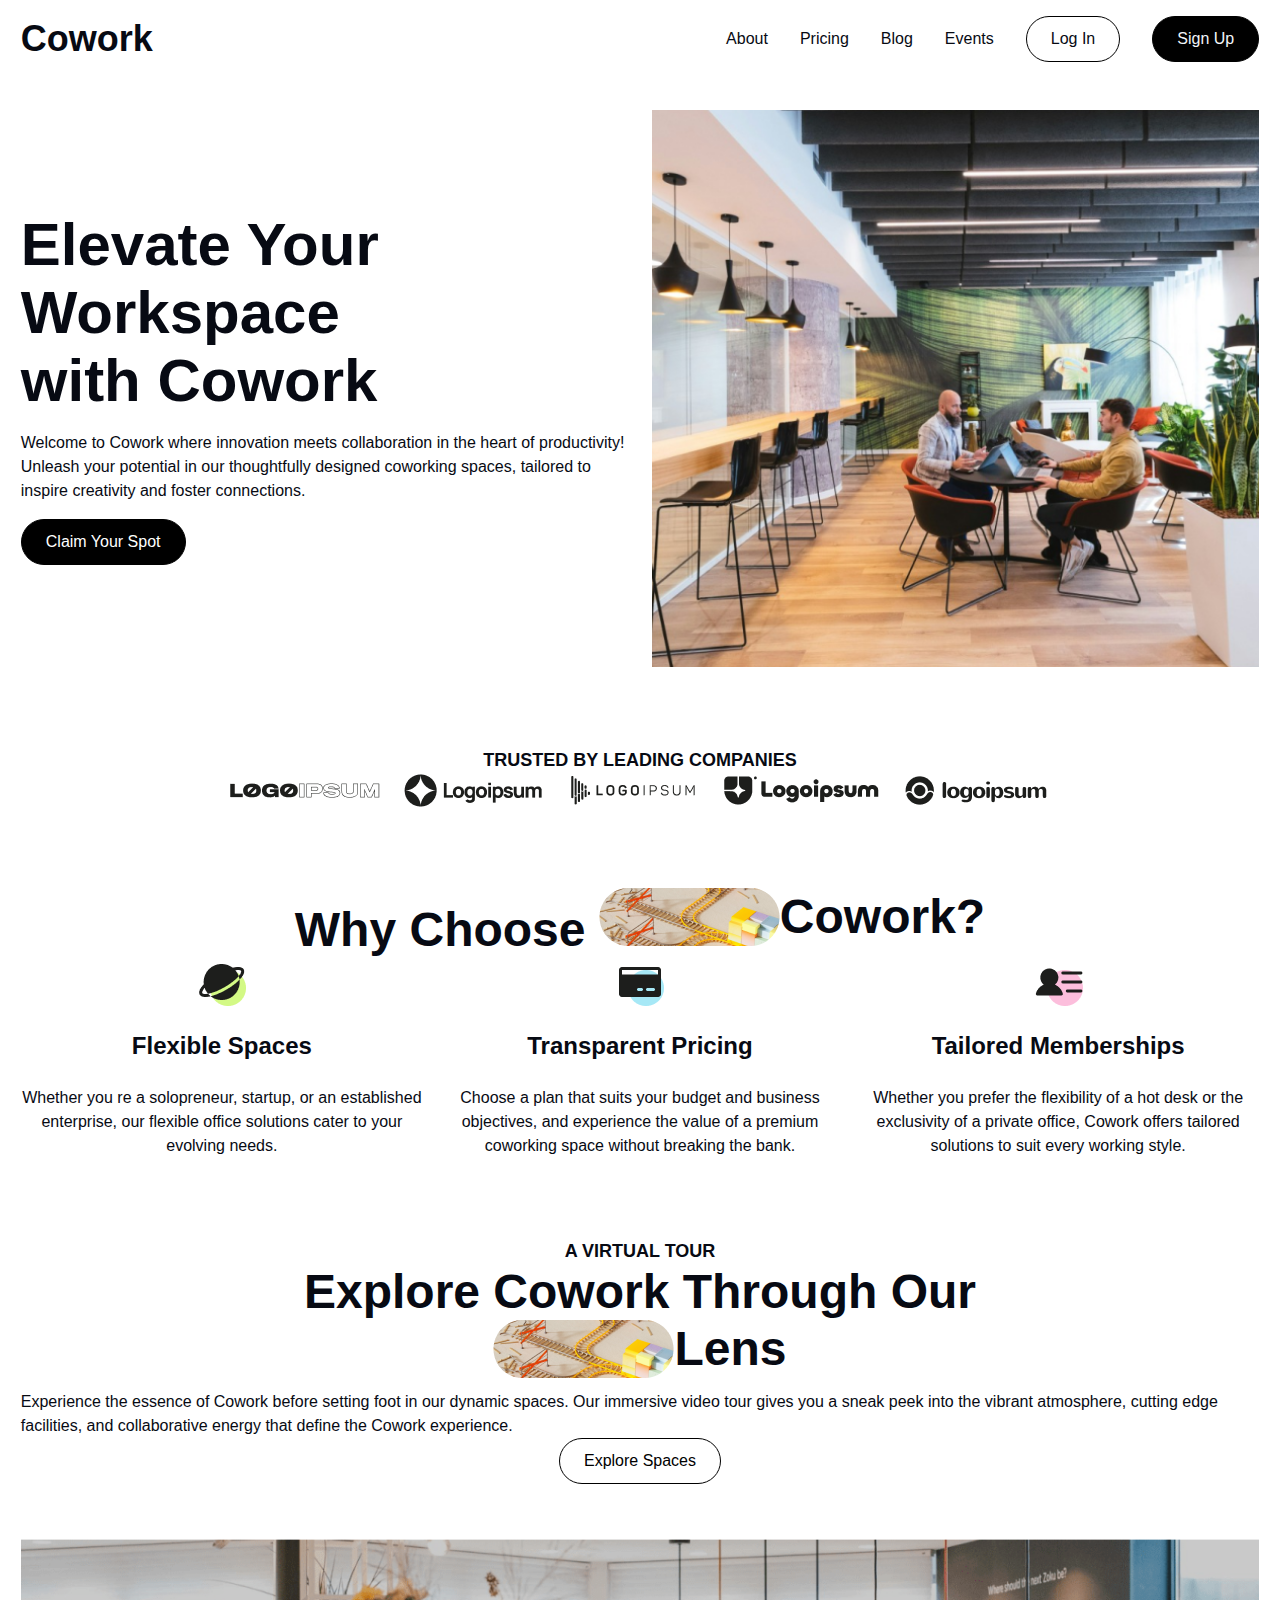
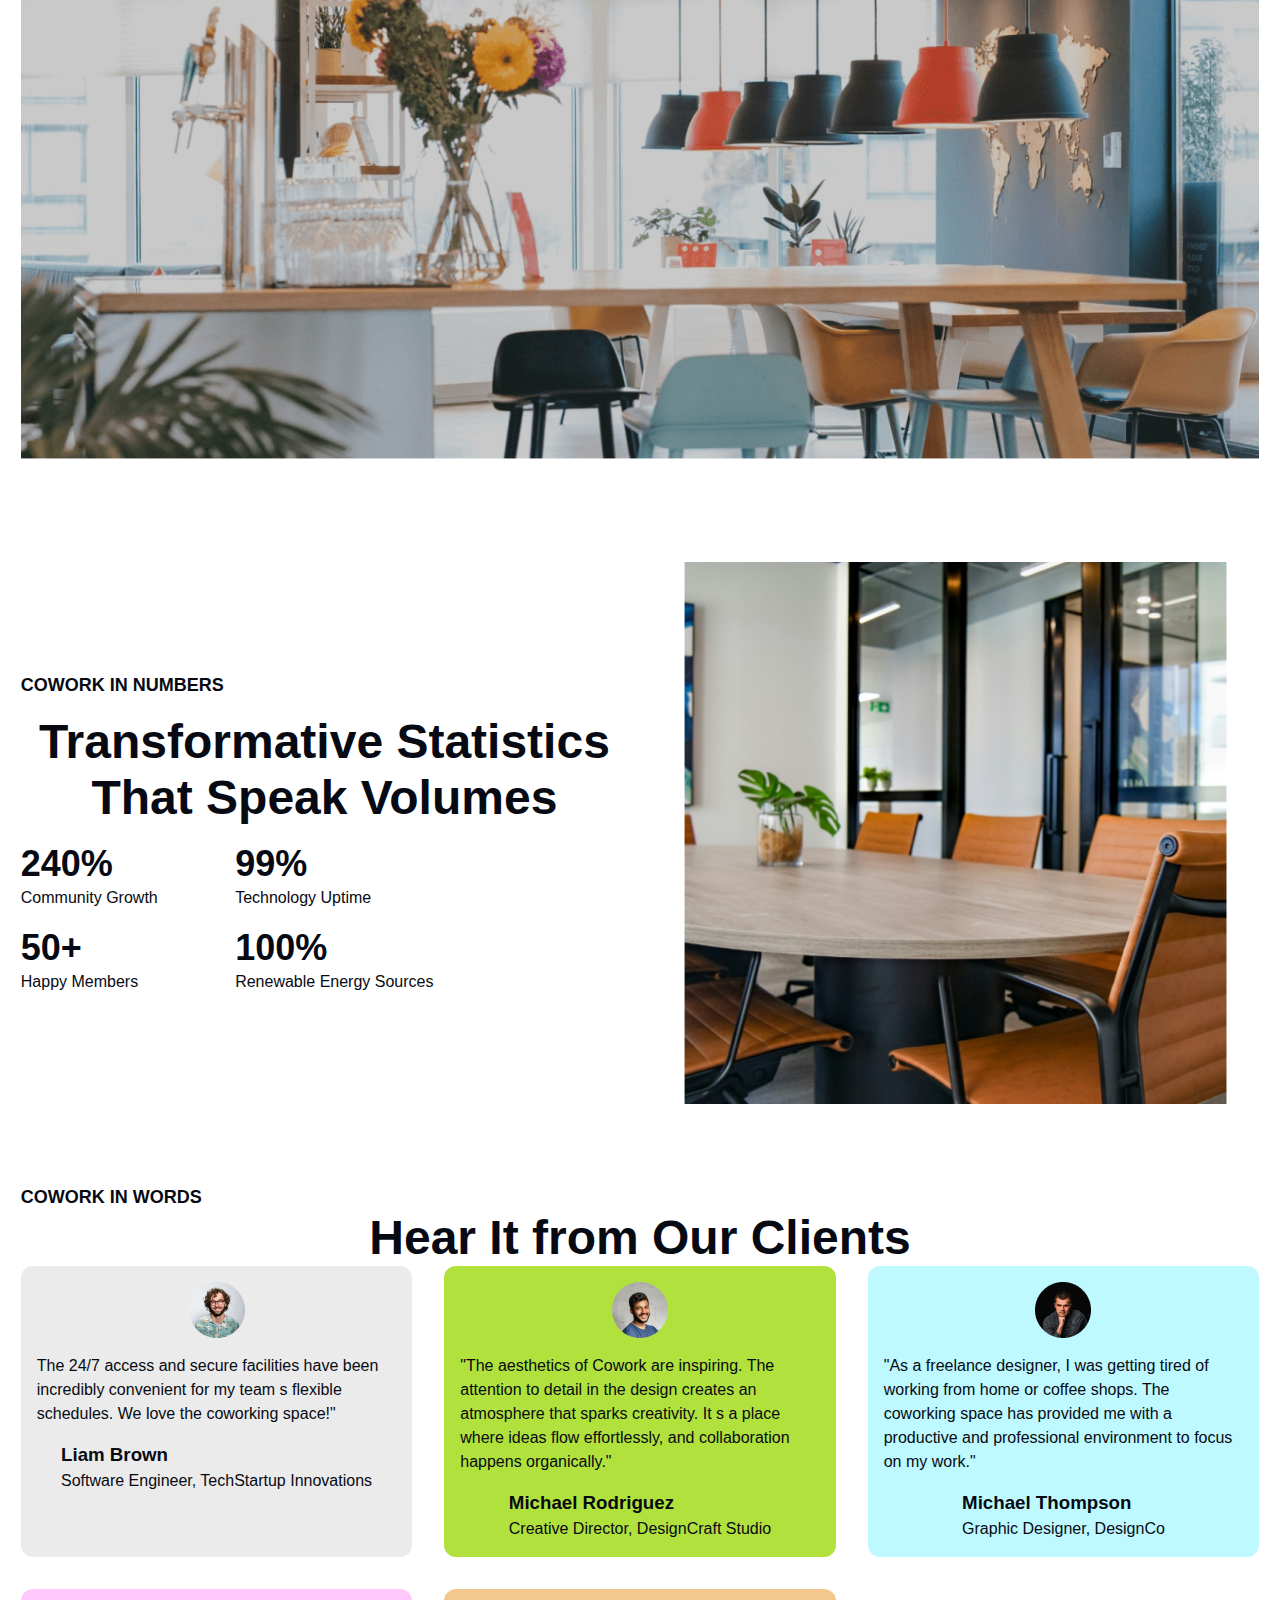
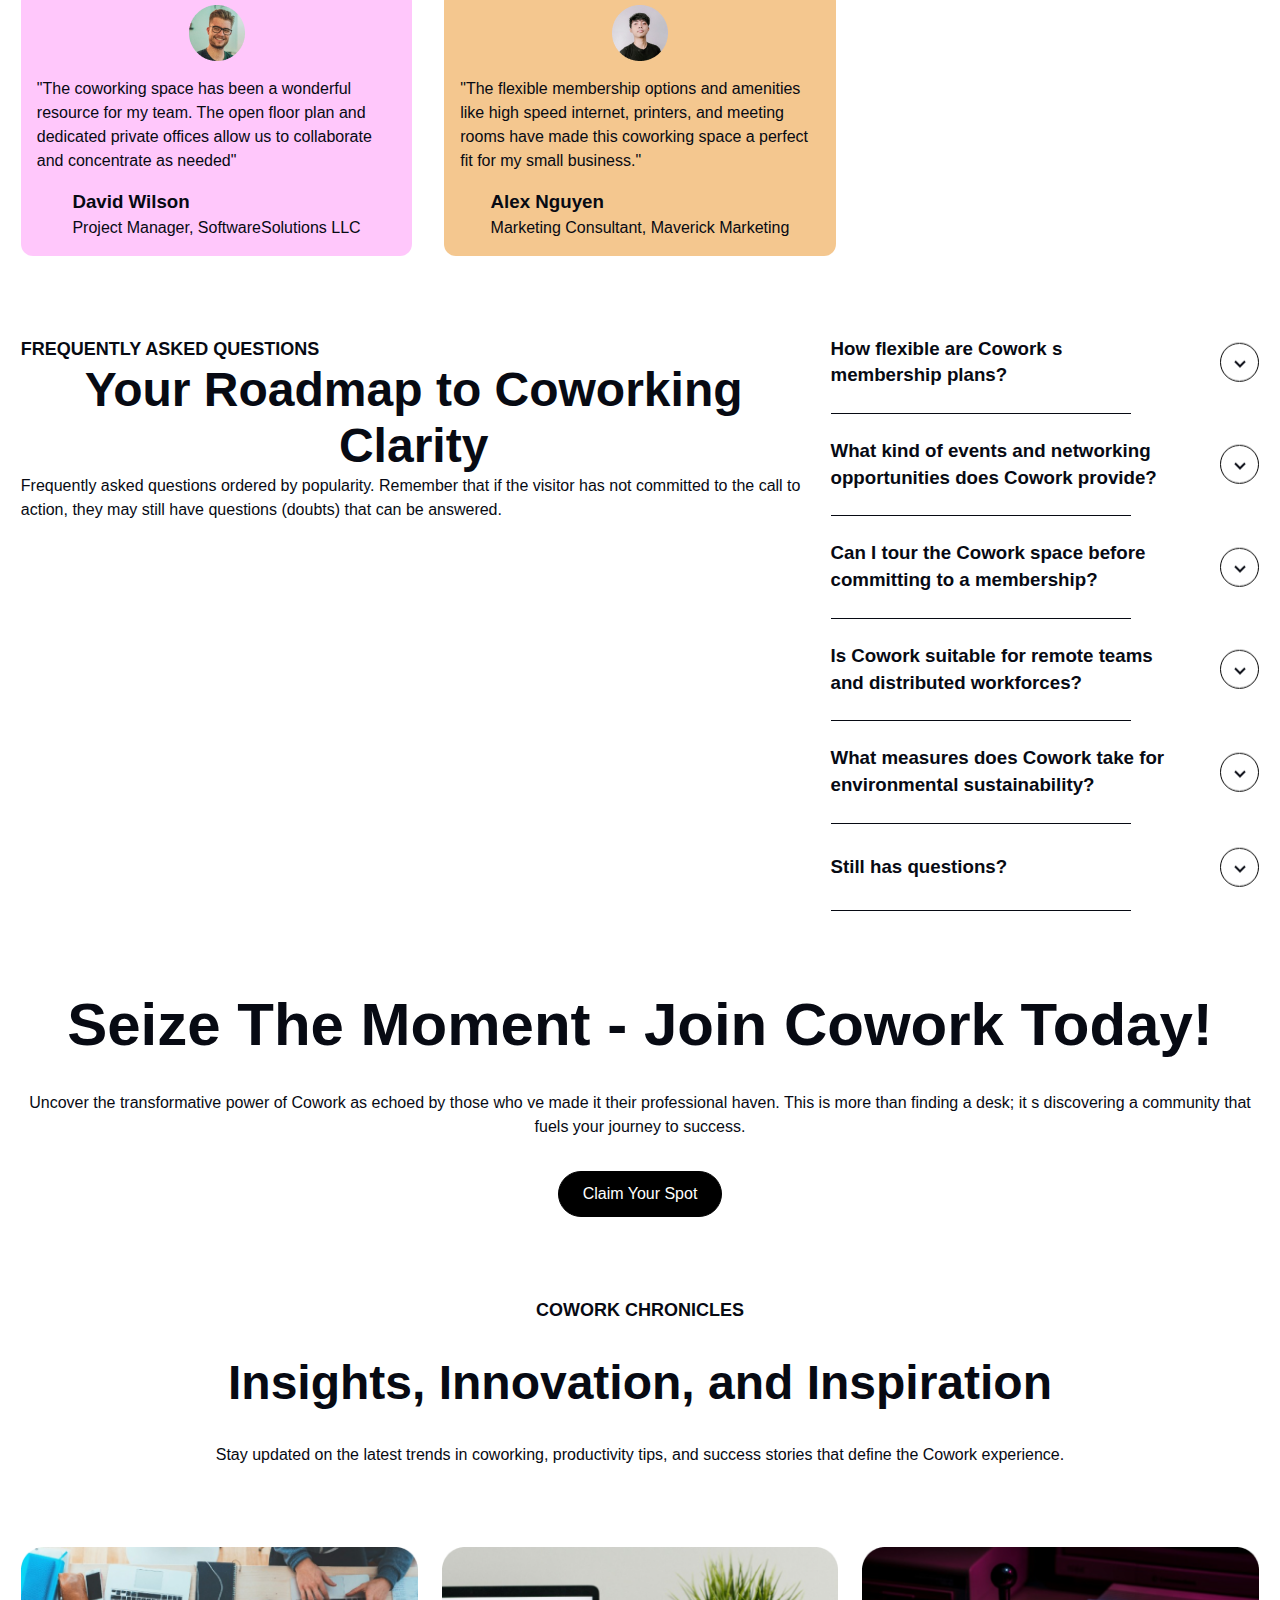
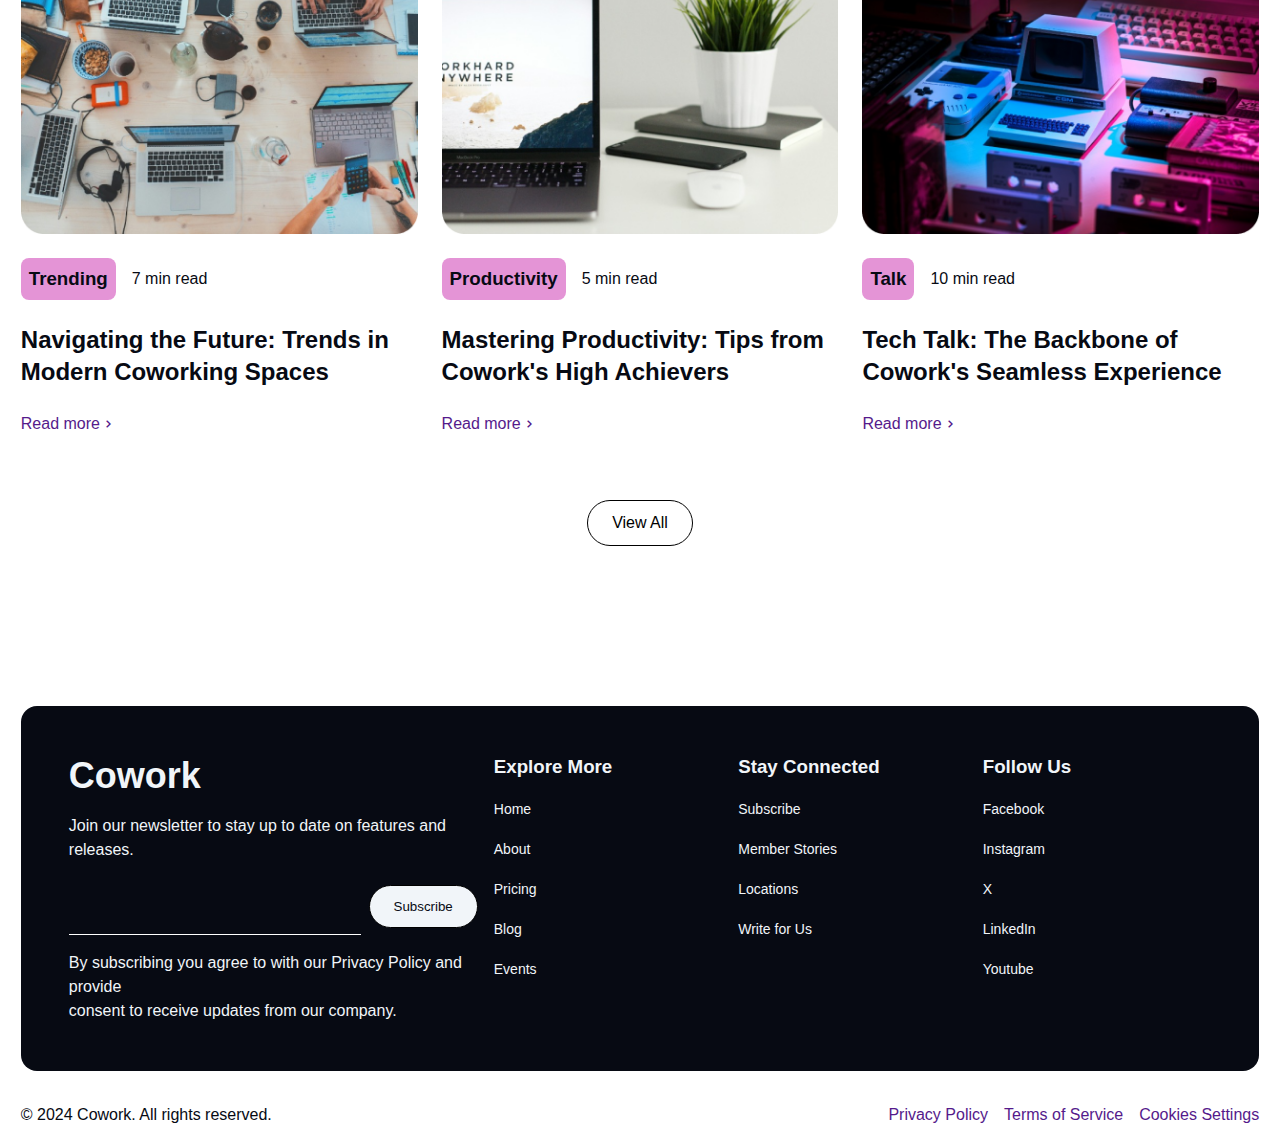
==== Corkwork company/index.html @ efcfe5b8 "Add files via upload" ====
<!DOCTYPE html>
<html lang="en">
<head>
    <meta charset="UTF-8">
    <meta name="viewport" content="width=device-width, initial-scale=1.0">
    <title>CorkWork Company</title>
    <link rel="stylesheet" href=css/main.css>
    <link rel="stylesheet" href=css/style.css>
    <link href="https://api.fontshare.com/v2/css?f[]=general-sans@300,400,600,700&display=swap" rel="stylesheet">
    <link href='https://unpkg.com/boxicons@2.1.4/css/boxicons.min.css' rel='stylesheet'>
</head>
<body>
    <header>
        <div class="container header_container">
            <nav class="nav__bar">
                <a class="logo_link" href="" >
                    <h2 class="logo">Cowork</h2>
                </a>

                <ul class="nav__menu">
                    <li><a href="#" class="nav__links">About</a></li>
                    <li><a href="#" class="nav__links">Pricing</a></li>
                    <li><a href="#" class="nav__links">Blog</a></li>
                    <li><a href="#" class="nav__links">Events</a></li>
                    <li><a href="#" class="nav__links btn__line">Log In</a></li>
                    <li><a href="#" class="nav__links btn_top btn">Sign Up</a></li>
                </ul>

                <div class="mobile__menu">
                    <i class='bx bx-menu menu-icons open_icon'></i>
                </div>

                <div class="close_menu">
                    <i class='bx bx-x menu-icons'></i>
                </div>
            </nav>
        </div>
    </header>

    <div class="mobile_nav">
        <!-- <div class="mobile_nav_top">
            <a href="" >
                <h2 class="logo">Cowork</h2>
            </a>
    
            <div class="mobile__close">
                <i class='bx bx-menu' ></i>
            </div>
        </div> -->

       
        <ul class="nav__menu_mobile">
            <li><a href="#" class="nav__links">About</a></li>
            <li><a href="#" class="nav__links">Pricing</a></li>
            <li><a href="#" class="nav__links">Blog</a></li>
            <li><a href="#" class="nav__links">Events</a></li>
        </ul>

        <div class="mobile_menu_btn">
            <a href="#" class="nav__links btn__line">Log In</a>
            <a href="#" class="nav__links btn">Sign Up</a>
        </div>
    
    </div>

    <main>
        <section class="section hero">
            <div class="container hero__container">
                <div class="hero__content">
                    <h1 class="section__text_big">Elevate Your Workspace <br> with Cowork</h1>
                    <p class="paragraph">Welcome to Cowork where innovation meets collaboration in the heart of productivity! Unleash your potential in our thoughtfully designed coworking spaces, tailored to inspire creativity and foster connections.</p>
                    <a href="" class="btn">Claim Your Spot</a>
                </div>
                <div class="hero__img_wrapper">
                    <img class="img__full" src="img/hero-img.png" alt="hero-img">
                </div>
            </div>
        </section>

        <section class="section trusted">
            <div class="container trusted__container">
                <h1 class="section__lead">Trusted by Leading Companies</h1>
                <div class="trusted__images_container">
                    <div class="trusted__img_wrapper">
                        <img src="img/trusted 1.png" alt="">
                    </div>
                    <div class="trusted__img_wrapper">
                        <img src="img/trusted 2.png" alt="">
                    </div>
                    <div class="trusted__img_wrapper">
                        <img src="img/trusted 3.png" alt="">
                    </div>
                    <div class="trusted__img_wrapper">
                        <img src="img/trusted 4.png" alt="">
                    </div>
                    <div class="trusted__img_wrapper">
                        <img src="img/trusted 5.png" alt="">
                    </div>
                </div>
            </div>
        </section>

        <section class="section choose">
            <div class="container choose__container">
                <h2 class="section__text_small">
                    Why Choose <span><img src="img/Rectangle 1.png" alt="">Cowork?</span>
                </h2>

                <div class="choose__card_wrapper">
                    <div class="choose__card">
                        <div class="choose__img_wrapper">
                            <img src="img/space.png" alt="">
                        </div>
                        <h2 class="choose__card_head-text">
                            Flexible Spaces
                        </h2>
                        <p class="choose__card_paragraph paragraph">
                            Whether you re a solopreneur, startup, or an established enterprise, our flexible office solutions cater to your evolving needs.
                        </p>
                    </div>
                    <div class="choose__card">
                        <div class="choose__img_wrapper">
                            <img src="img/pricing.png" alt="">
                        </div>
                        <h2 class="choose__card_head-text">
                            Transparent Pricing
                        </h2>
                        <p class="choose__card_paragraph paragraph">
                            Choose a plan that suits your budget and business objectives, and experience the value of a premium coworking space without breaking the bank.
                        </p>
                    </div>
                    <div class="choose__card">
                        <div class="choose__img_wrapper">
                            <img src="img/membership.png" alt="">
                        </div>
                        <h2 class="choose__card_head-text">
                            Tailored Memberships
                        </h2>
                        <p class="choose__card_paragraph paragraph">
                            Whether you prefer the flexibility of a hot desk or the exclusivity of a private office, Cowork offers tailored solutions to suit every working style.
                        </p>
                    </div>
                </div>
            </div>
        </section>

        <section class="section virtual">
            <div class="container virtual__container">
                <h1 class="section__lead">A Virtual Tour</h1>
                <h2 class="section__text_small">
                    Explore Cowork Through Our <br> <span><img src="img/Rectangle 1.png" alt="">Lens</span>
                </h2>
                <p class="paragraph">
                    Experience the essence of Cowork before setting foot in our dynamic spaces. Our immersive video tour gives you a sneak peek into the vibrant atmosphere, cutting edge facilities, and collaborative energy that define the Cowork experience.
                </p>
                <a href="#" class="btn__line">Explore Spaces</a>
                <div class="virtual__video_wrapper">
                    <img src="img/virtual.png" alt="">
                </div>
            </div>
        </section>

        <section class="section cowork">
            <div class="container cowork__container">
                <div class="hero__content">
                    <h1 class="section__lead">Cowork in Numbers</h1>
                    <h2 class="section__text_small">Transformative Statistics That Speak Volumes</h2>
                    <div class="cowork__count_wrapper">
                        <div class="cowork__count">
                            <h2 class="cowork__count_head">240%</h2>
                            <p class="cowork__count_sub-head">
                                Community Growth
                            </p>
                        </div>
                        <div class="cowork__count">
                            <h2 class="cowork__count_head">99%</h2>
                            <p class="cowork__count_sub-head">
                                Technology Uptime
                            </p>
                        </div>
                        <div class="cowork__count">
                            <h2 class="cowork__count_head">50+</h2>
                            <p class="cowork__count_sub-head">
                                Happy Members
                            </p>
                        </div>
                        <div class="cowork__count">
                            <h2 class="cowork__count_head">100%</h2>
                            <p class="cowork__count_sub-head">
                                Renewable Energy Sources
                            </p>
                        </div>
                    </div>
                </div>
                <div class="cowork__img_wrapper">
                    <img class="img__full" src="img/statictis-img.png" alt="hero-img">
                </div>
            </div>
        </section>

        <section class="section testimony">
            <div class="container testimony__container">
                <h1 class="section__lead">Cowork in Words</h1>
                <h2 class="section__text_small">Hear It from Our Clients</h2>

                <div class="testimonial__wrapper">
                    <div class="testimonial__card">
                        <div class="choose__img_wrapper">
                            <img src="img/Avatar Image (2).png" alt="">
                        </div>
                        <p class="testimonail__card_paragraph paragraph">
                            The 24/7 access and secure facilities have been incredibly convenient for my team s flexible schedules. We love the coworking space!"
                        </p>
                        <div class="testimonial__client_details">
                            <h3 class="client__name">Liam Brown</h3>
                            <p class="client__title"> Software Engineer, TechStartup Innovations</p>
                        </div>
                    </div>
                    <div class="testimonial__card">
                        <div class="choose__img_wrapper">
                            <img src="img/Avatar Image (4).png" alt="">
                        </div>
                        <p class="testimonail__card_paragraph paragraph">
                            "The aesthetics of Cowork are inspiring. The attention to detail in the design creates an atmosphere that sparks creativity. It s a place where ideas flow effortlessly, and collaboration happens organically."
                        </p>
                        <div class="testimonial__client_details">
                            <h3 class="client__name">Michael Rodriguez</h3>
                            <p class="client__title"> Creative Director, DesignCraft Studio</p>
                        </div>
                    </div>
                    <div class="testimonial__card">
                        <div class="choose__img_wrapper">
                            <img src="img/Avatar Image (3).png" alt="">
                        </div>
                        <p class="testimonail__card_paragraph paragraph">
                            "As a freelance designer, I was getting tired of 
                            working from home or coffee shops. The 
                            coworking space has provided me with a 
                            productive and professional environment to 
                            focus on my work."
                        </p>
                        <div class="testimonial__client_details">
                            <h3 class="client__name">Michael Thompson</h3>
                            <p class="client__title">Graphic Designer, DesignCo</p>
                        </div>
                    </div>
                    <div class="testimonial__card">
                        <div class="choose__img_wrapper">
                            <img src="img/Avatar Image.png" alt="">
                        </div>
                        <p class="testimonail__card_paragraph paragraph">
                            "The coworking space has been a wonderful 
                            resource for my team. The open floor plan and 
                            dedicated private offices allow us to 
                            collaborate and concentrate as needed"
                        </p>
                        <div class="testimonial__client_details">
                            <h3 class="client__name">David Wilson</h3>
                            <p class="client__title">Project Manager, SoftwareSolutions LLC</p>
                        </div>
                    </div>
                    <div class="testimonial__card">
                        <div class="choose__img_wrapper">
                            <img src="img/Avatar Image (1).png" alt="">
                        </div>
                        <p class="testimonail__card_paragraph paragraph">
                            "The flexible membership options and 
                            amenities like high speed internet, printers, 
                            and meeting rooms have made this coworking 
                            space a perfect fit for my small business."
                        </p>
                        <div class="testimonial__client_details">
                            <h3 class="client__name">Alex Nguyen</h3>
                            <p class="client__title">Marketing Consultant, Maverick Marketing</p>
                        </div>
                    </div>
                </div>
            </div>
        </section>

        <section class="section f_and_q">
            <div class="container f_and_q_container">

                <div class="f_q_section_wrap">
                    <div class="f_and_q_lead">
                        <h1 class="section__lead">Frequently Asked Questions</h1>
                        <h2 class="section__text_small">Your Roadmap to Coworking Clarity</h2>
                        <p class="paragraph">Frequently asked questions ordered by popularity. Remember 
                        that if the visitor has not committed to the call to action, they may still have questions (doubts) that can be answered.</p>
                    </div>
    
                    <div class="accordion__wrapper">
                        <div class="accordion">
                            <div class="accordion__head">
                                <h3 class="accordion__head_text">How flexible are Cowork s membership plans?</h3>
                                <div class="accordion__head_arrow"><i class='bx bx-chevron-up' ></i></div>
                            </div>
                            <div class="accordion__body">
                                <p class="paragraph">
                                    Frequently asked questions ordered by popularity. Remember that if the visitor has not committed to the call to action, they may still have questions (doubts) that can be answered.
                                </p>
                            </div>
                        </div>
                        <hr class="accordion__divider">
                        <div class="accordion">
                            <div class="accordion__head">
                                <h3 class="accordion__head_text">What kind of events and networking opportunities does Cowork provide?</h3>
                                <div class="accordion__head_arrow"><i class='bx bx-chevron-up' ></i></div>
                            </div>
                            <div class="accordion__body">
                                <p class="paragraph">
                                    Frequently asked questions ordered by popularity. Remember that if the visitor has not committed to the call to action, they may still have questions (doubts) that can be answered.
                                </p>
                            </div>
                        </div>
                        <hr class="accordion__divider">
                        <div class="accordion">
                            <div class="accordion__head">
                                <h3 class="accordion__head_text">Can I tour the Cowork space before committing to a membership?</h3>
                                <div class="accordion__head_arrow"><i class='bx bx-chevron-up' ></i></div>
                            </div>
                            <div class="accordion__body">
                                <p class="paragraph">
                                    Frequently asked questions ordered by popularity. Remember that if the visitor has not committed to the call to action, they may still have questions (doubts) that can be answered.
                                </p>
                            </div>
                        </div>
                        <hr class="accordion__divider">
                        <div class="accordion">
                            <div class="accordion__head">
                                <h3 class="accordion__head_text">Is Cowork suitable for remote teams and distributed workforces?</h3>
                                <div class="accordion__head_arrow"><i class='bx bx-chevron-up' ></i></div>
                            </div>
                            <div class="accordion__body">
                                <p class="paragraph">
                                    Frequently asked questions ordered by popularity. Remember that if the visitor has not committed to the call to action, they may still have questions (doubts) that can be answered.
                                </p>
                            </div>
                        </div>
                        <hr class="accordion__divider">
                        <div class="accordion">
                            <div class="accordion__head">
                                <h3 class="accordion__head_text">What measures does Cowork take for environmental sustainability?</h3>
                                <div class="accordion__head_arrow"><i class='bx bx-chevron-up' ></i></div>
                            </div>
                            <div class="accordion__body">
                                <p class="paragraph">
                                    Frequently asked questions ordered by popularity. Remember that if the visitor has not committed to the call to action, they may still have questions (doubts) that can be answered.
                                </p>
                            </div>
                        </div>
                        <hr class="accordion__divider">
                        <div class="accordion">
                            <div class="accordion__head">
                                <h3 class="accordion__head_text">Still has questions?</h3>
                                <div class="accordion__head_arrow"><i class='bx bx-chevron-up' ></i></div>
                            </div>
                            <div class="accordion__body">
                                <p class="paragraph">
                                    Frequently asked questions ordered by popularity. Remember that if the visitor has not committed to the call to action, they may still have questions (doubts) that can be answered.
                                </p>
                            </div>
                        </div>
                        <hr class="accordion__divider">
                    </div>
                </div>
            </div>
        </section>

        <section class="section claim__spot">
            <div class="container claim__spot_container">
                <h1 class="section__text_big">Seize The Moment - Join Cowork Today!</h1>
                <p class="paragraph">Uncover the transformative power of Cowork as echoed by those who ve made it their professional haven. This is more than finding a desk; it s discovering a community that fuels your journey to success.</p>
                <a href="#" class="btn">Claim Your Spot</a>
            </div>
        </section>

        <section class="section chronicles">
            <div class="container chronicles__container">
                <h1 class="section__lead">Cowork Chronicles</h1>
                <h2 class="section__text_small">Insights, Innovation, and Inspiration</h2>
                <p class="paragraph">Stay updated on the latest trends in coworking, productivity tips, and success stories that define the Cowork experience.</p>
            </div>
        </section>

        <section class="section news">
            <div class="container news__container">
                <div class="news__card_wrapper">
                    <div class="news__card">
                        <div class="news_img_wrapper"><img src="img/news img-1.png" class="img__full" alt=""></div>
                        <div class="news_detials">
                            <div class="news_detials_head">
                                <h3 class="news_card_category">Trending</h3>
                                <p class="news_card_read_time paragragh">7 min read</p>
                            </div>
                            <h2 class="news__header">Navigating the Future: Trends in Modern Coworking Spaces</h2>
                            <a href="" class="news__card_read_more">
                                <p>Read more</p>
                                <i class='bx bx-chevron-right'></i>
                            </a>
                        </div>
                    </div>
                    <div class="news__card">
                        <div class="news_img_wrapper"><img src="img/news img-2.png" class="img__full" alt=""></div>
                        <div class="news_detials">
                            <div class="news_detials_head">
                                <h3 class="news_card_category">Productivity</h3>
                                <p class="news_card_read_time paragragh">5 min read</p>
                            </div>
                            <h2 class="news__header">Mastering Productivity: Tips from Cowork's High Achievers</h2>
                            <a href="" class="news__card_read_more">
                                <p>Read more</p>
                                <i class='bx bx-chevron-right'></i>
                            </a>
                        </div>
                    </div>
                    <div class="news__card">
                        <div class="news_img_wrapper"><img src="img/news img-3.png" class="img__full" alt=""></div>
                        <div class="news_detials">
                            <div class="news_detials_head">
                                <h3 class="news_card_category">Talk</h3>
                                <p class="news_card_read_time paragragh">10 min read</p>
                            </div>
                            <h2 class="news__header">Tech Talk: The Backbone of Cowork's Seamless Experience</h2>
                            <a href="" class="news__card_read_more">
                                <p>Read more</p>
                                <i class='bx bx-chevron-right'></i>
                            </a>
                        </div>
                    </div>
                </div>

                <div class="news__view_all"><a href="" class="btn__line">View All</a></div>
            </div>
        </section>
    </main>

    <footer class="footer">
        <div class="container footer__container">
            <div class="footer__items">
                <div class="footer_menu">
                    <a href="" >
                        <h2 class="logo footer__logo">Cowork</h2>
                    </a>
                    <p class="paragraph">Join our newsletter to stay up to date on features and releases.</p>
                    <form action="">
                        <div class="form_wrap">
                            <div class="form-control">
                                <input type="text">
                            </div>
                            <button class="subcribe_btn">Subscribe</button>
                        </div>
                    </form>

                    <p class="paragragh">By subscribing you agree to with our Privacy Policy and provide<br> consent to receive updates from our company.</p>
                </div>
                <div class="footer_menu">
                    <h3 class="footer_links_head">Explore More</h3>
                    <ul class="footer__links_wrapper">
                        <li><a href="" class="footer__links">Home</a></li>
                        <li><a href="" class="footer__links">About</a></li>
                        <li><a href="" class="footer__links">Pricing</a></li>
                        <li><a href="" class="footer__links">Blog</a></li>
                        <li><a href="" class="footer__links">Events</a></li>
                    </ul>
                </div>
    
                <div class="footer_menu">
                    <h3 class="footer_links_head">Stay Connected</h3>
                    <ul class="footer__links_wrapper">
                        <li><a href="" class="footer__links">Subscribe</a></li>
                        <li><a href="" class="footer__links">Member Stories</a></li>
                        <li><a href="" class="footer__links">Locations</a></li>
                        <li><a href="" class="footer__links">Write for Us</a></li>
                    </ul>
                </div>
    
                <div class="footer_menu">
                    <h3 class="footer_links_head">Follow Us</h3>
                    <ul class="footer__links_wrapper">
                        <li><a href="" class="footer__links">Facebook</a></li>
                        <li><a href="" class="footer__links">Instagram</a></li>
                        <li><a href="" class="footer__links">X</a></li>
                        <li><a href="" class="footer__links">LinkedIn</a></li>
                        <li><a href="" class="footer__links">Youtube</a></li>
                    </ul>
                </div>
            </div>
        </div>
    </footer>
    <div class="copyright">
        <div class="container copyright__container">
            <p class="paragragh">© 2024 Cowork. All rights reserved.</p>
            <ul class="copyright_right">
                <li><a href="">Privacy Policy</a></li>
                <li><a href="">Terms of Service</a></li>
                <li><a href="">Cookies Settings</a></li>
            </ul>
        </div>
    </div>

    <script src="js/main.js"></script>
</body>
</html>
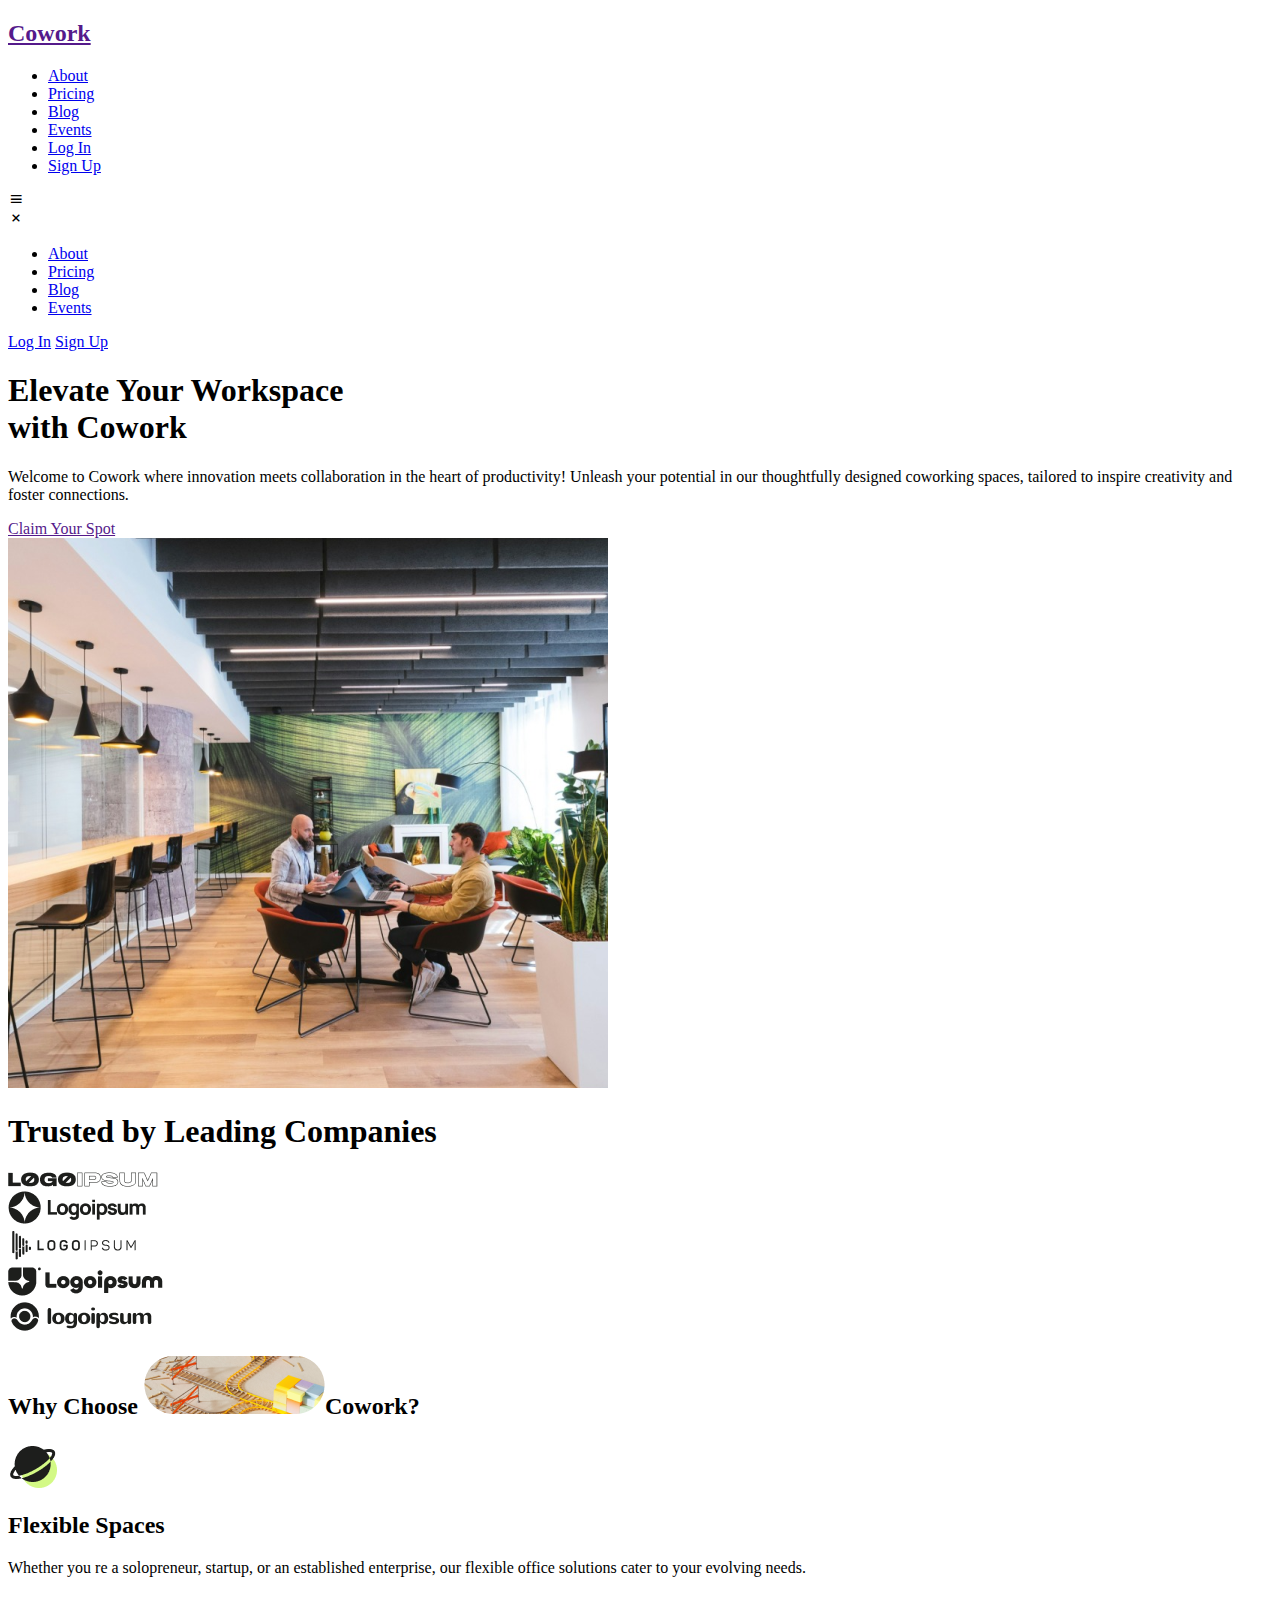
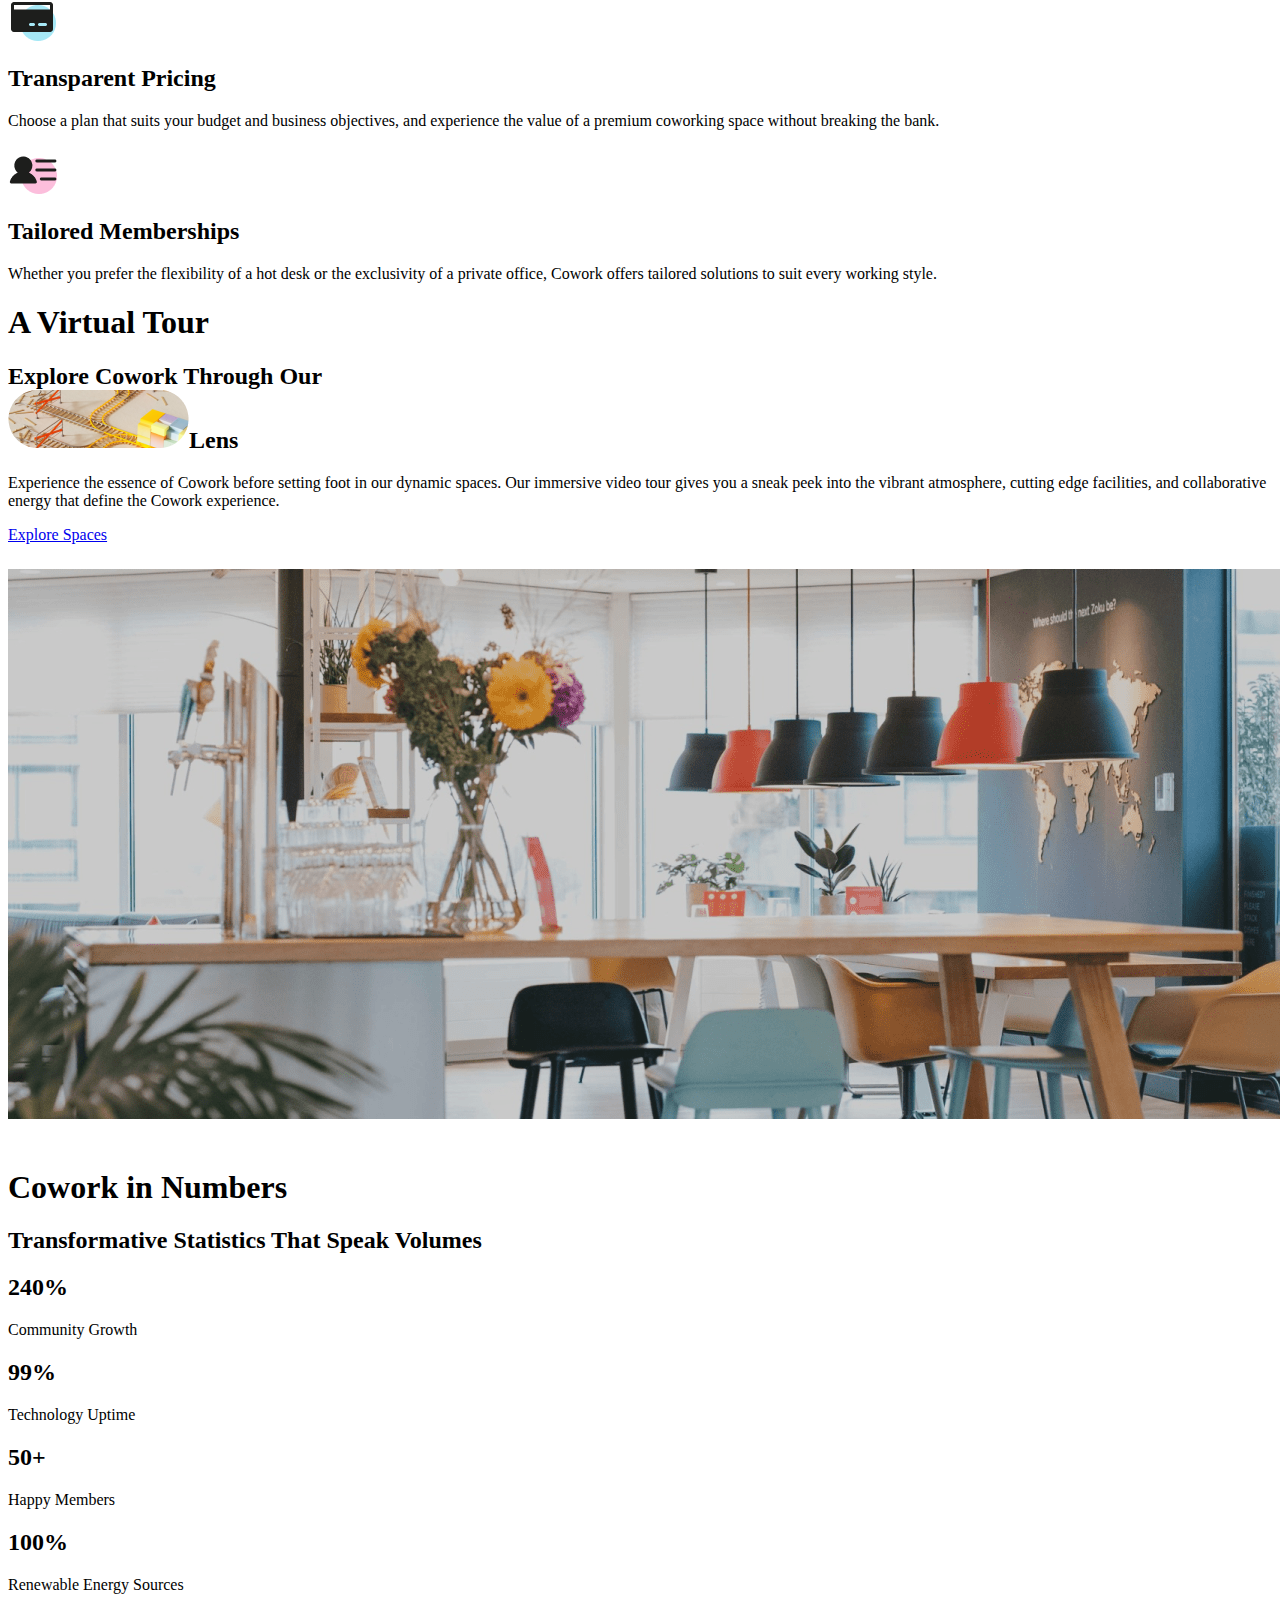
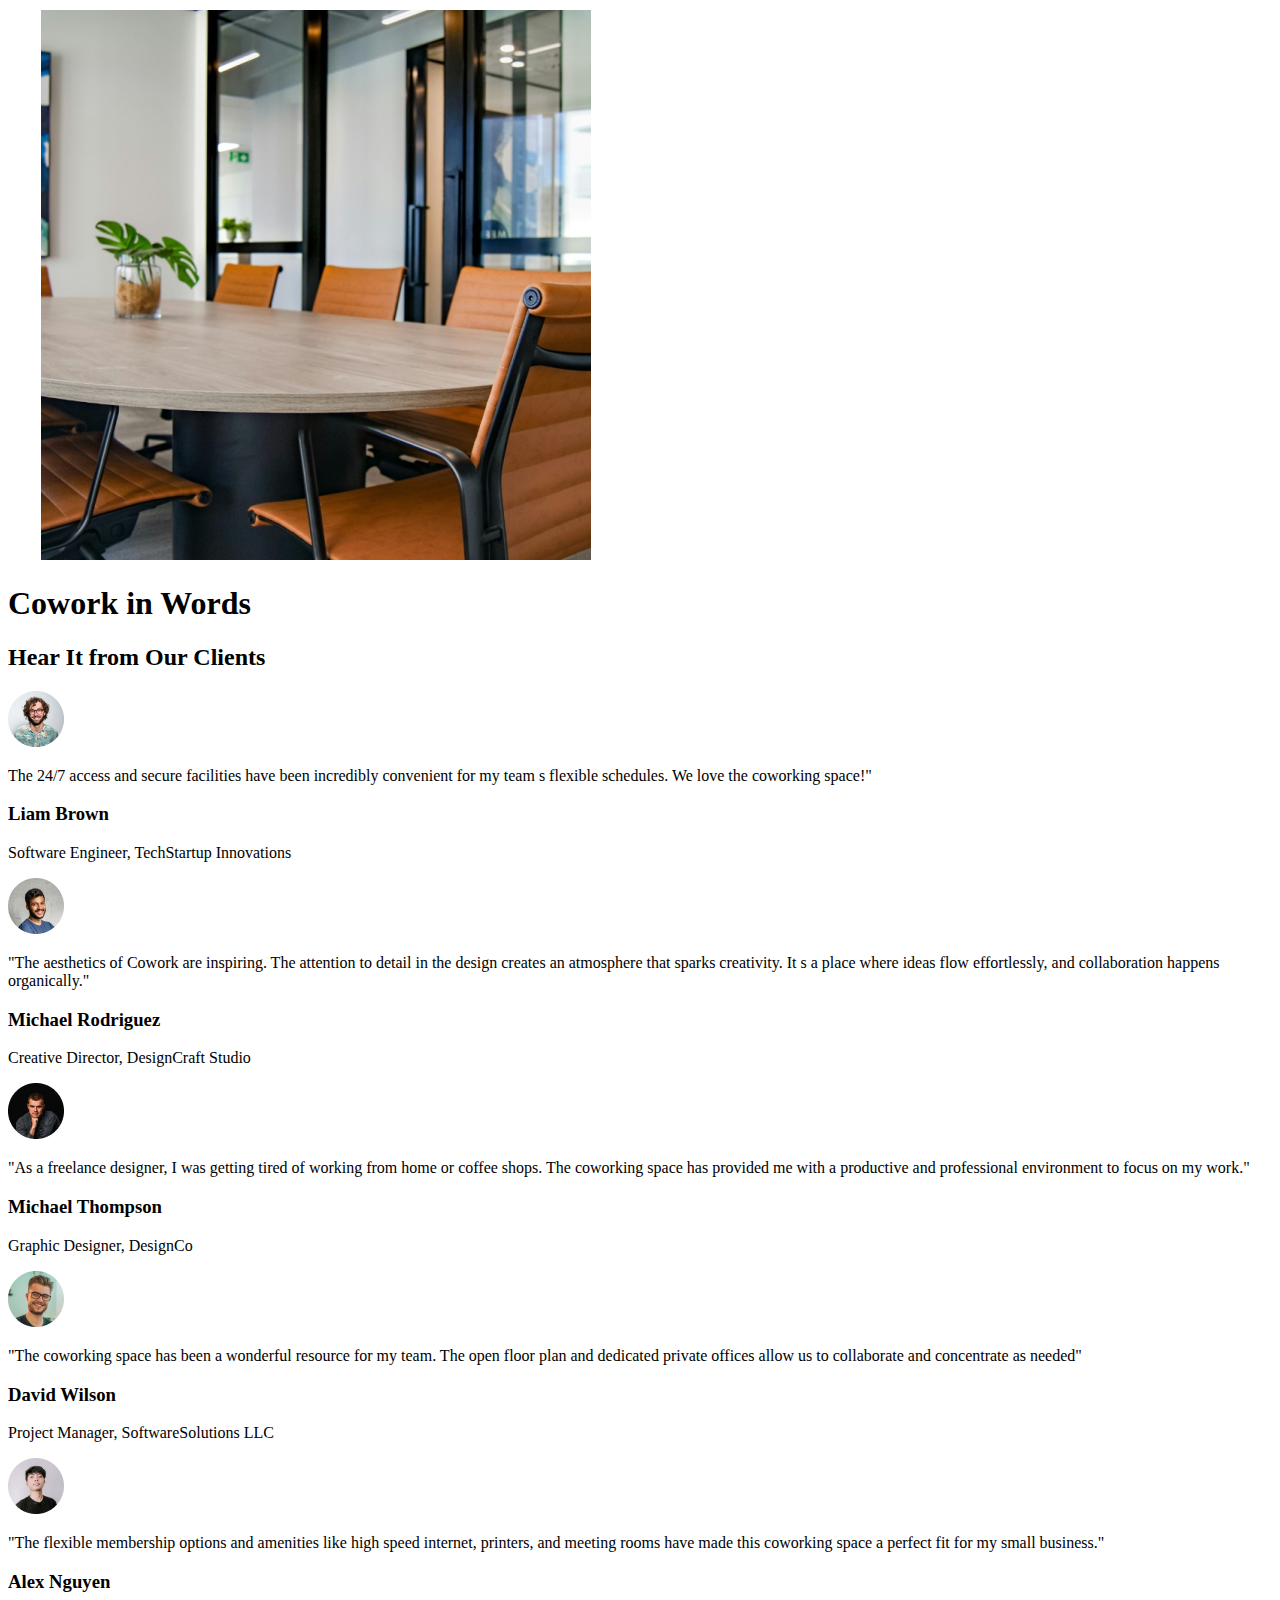
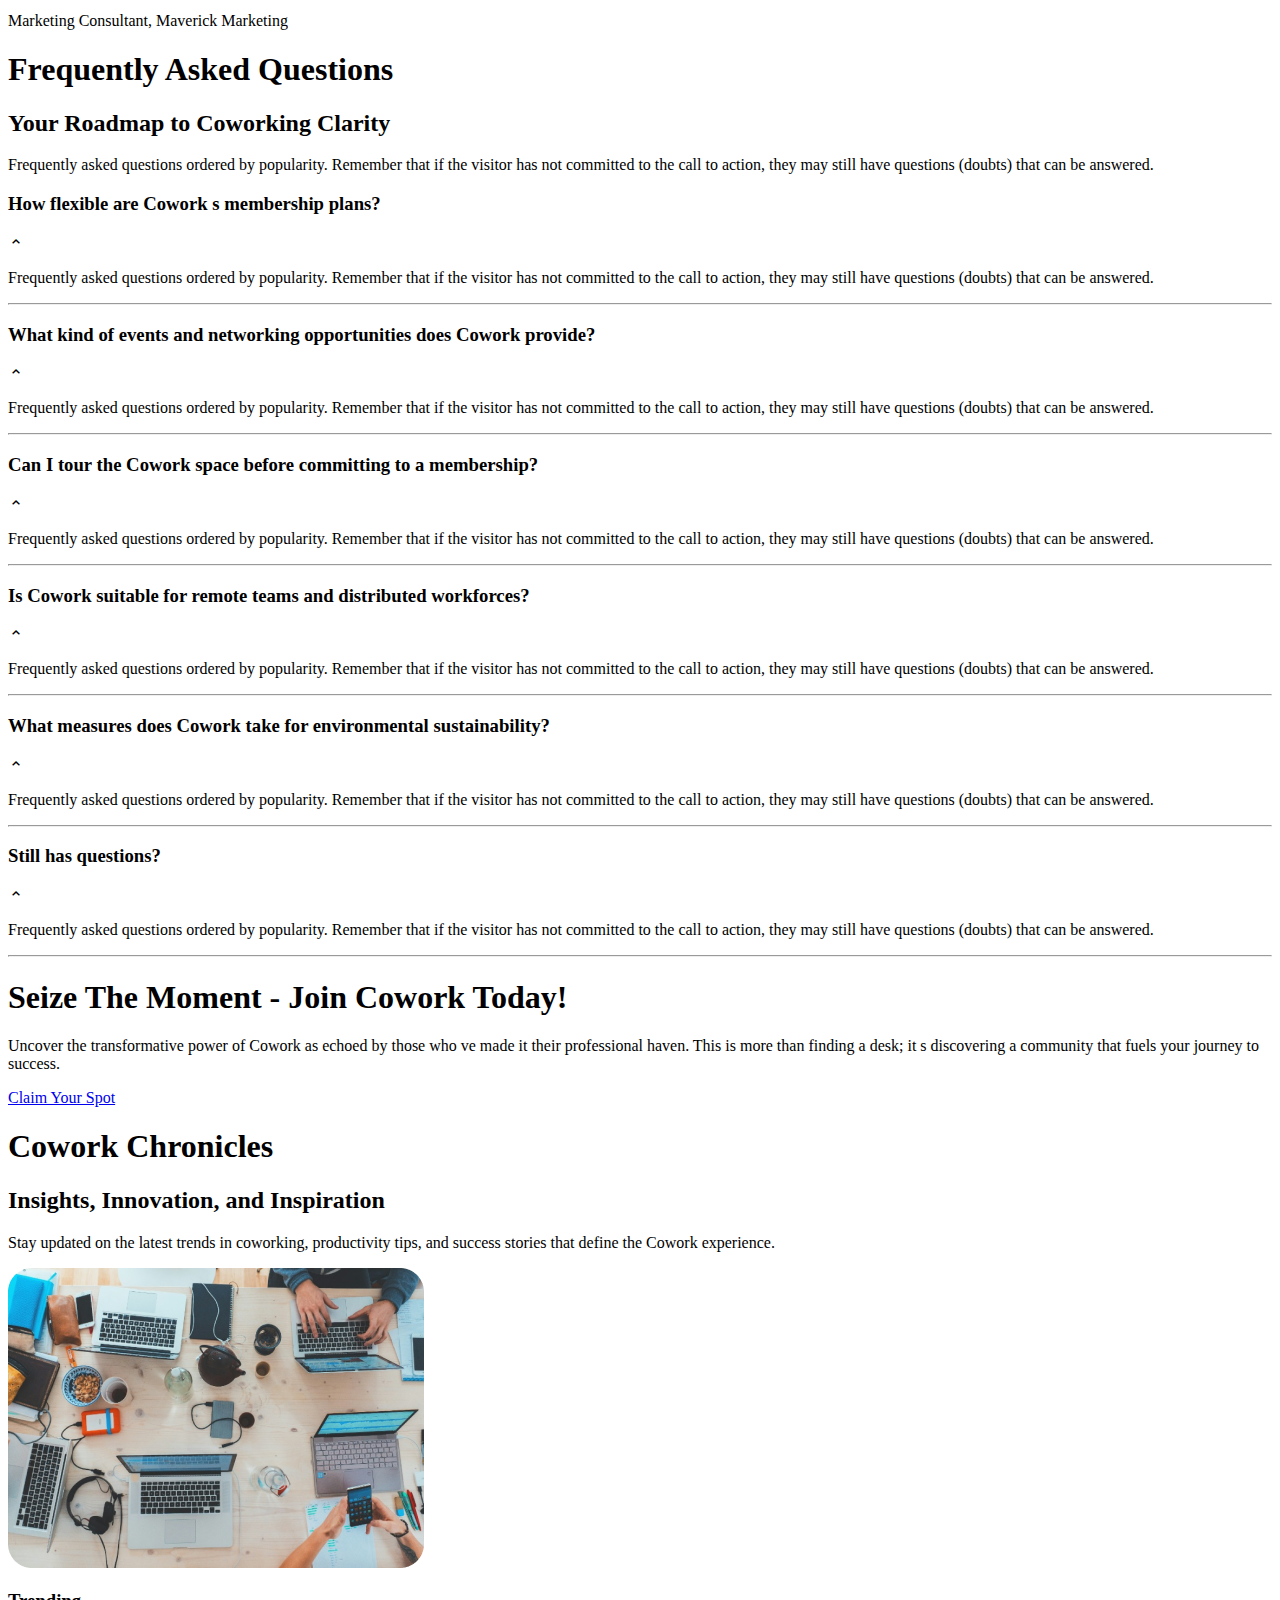
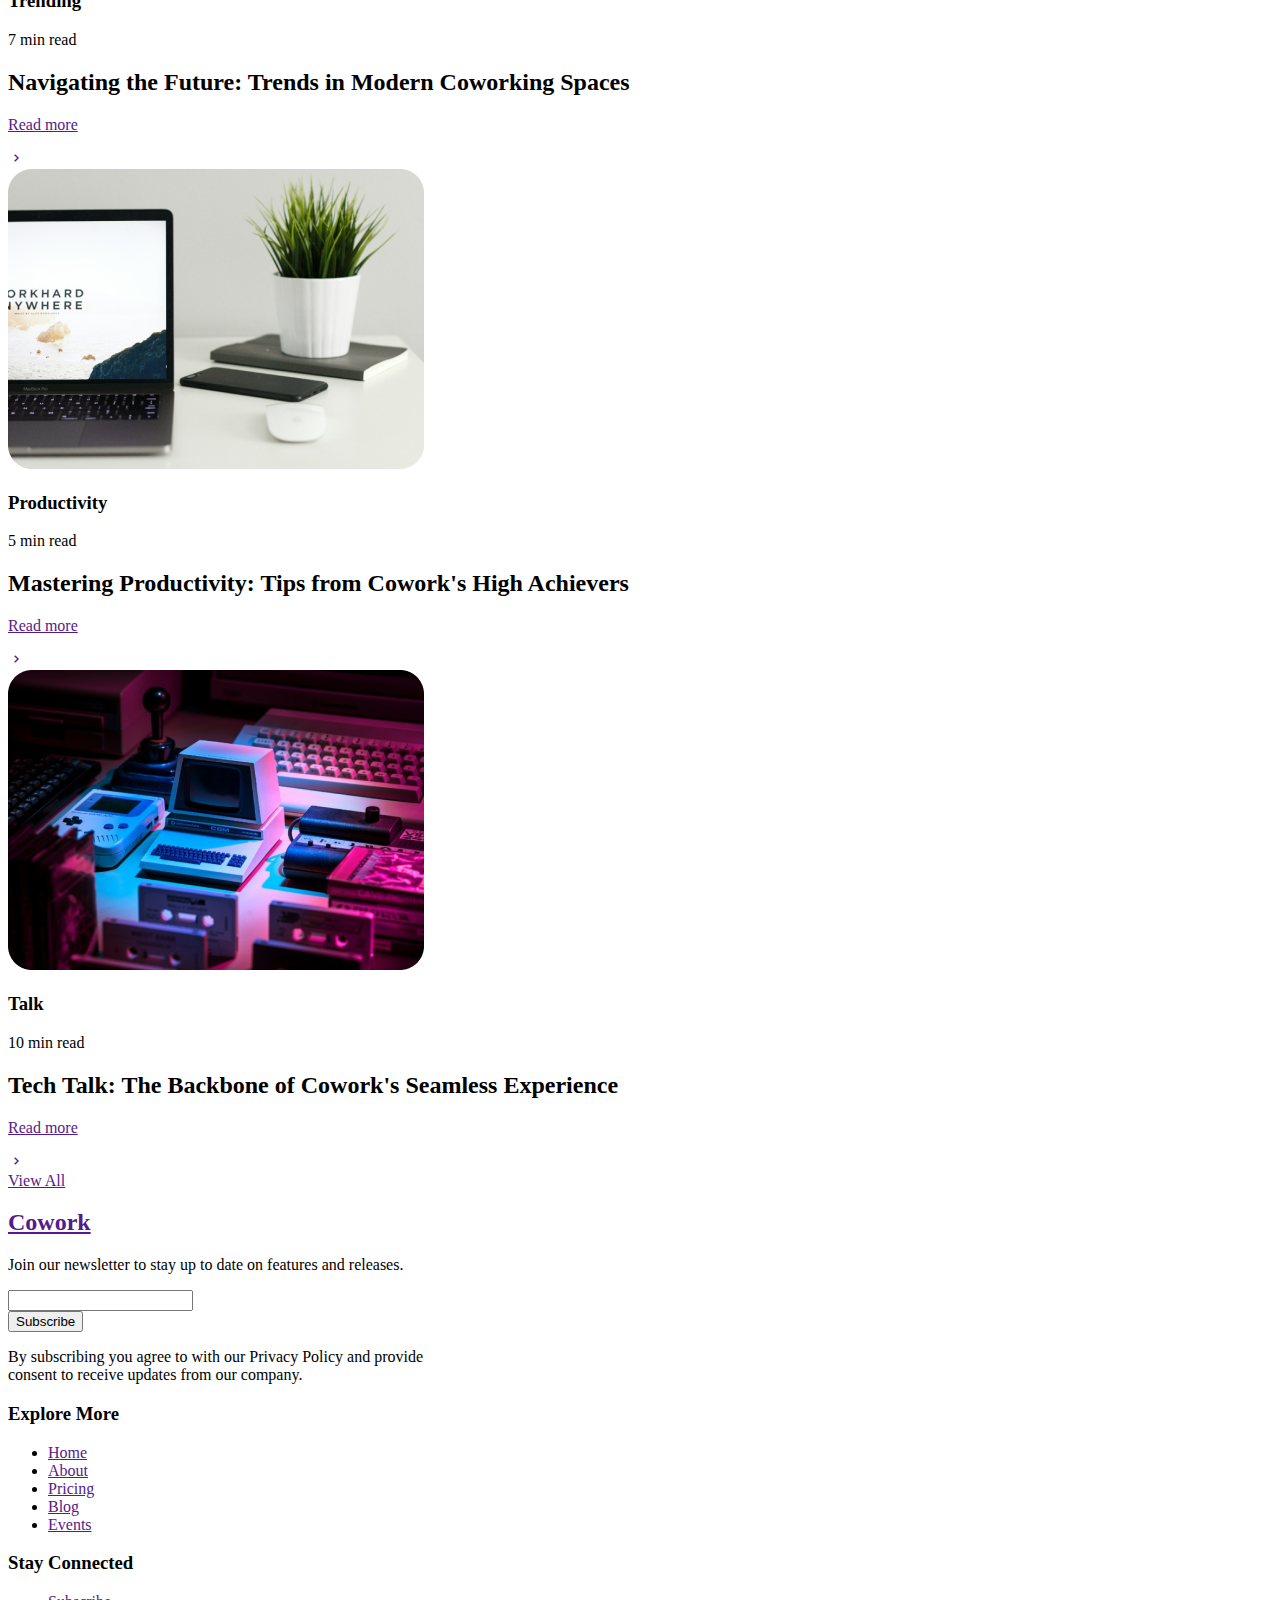
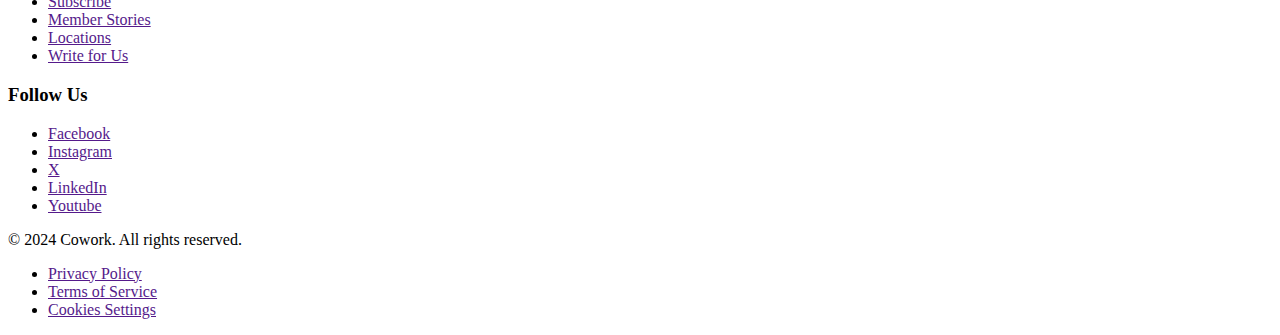
==== commit 13b5bb37: "Update index.html" ====
--- a/Corkwork company/index.html
+++ b/Corkwork company/index.html
@@ -4,8 +4,8 @@
     <meta charset="UTF-8">
     <meta name="viewport" content="width=device-width, initial-scale=1.0">
     <title>CorkWork Company</title>
-    <link rel="stylesheet" href=css/main.css>
-    <link rel="stylesheet" href=css/style.css>
+    <link rel="stylesheet" href=/css/main.css>
+    <link rel="stylesheet" href=/css/style.css>
     <link href="https://api.fontshare.com/v2/css?f[]=general-sans@300,400,600,700&display=swap" rel="stylesheet">
     <link href='https://unpkg.com/boxicons@2.1.4/css/boxicons.min.css' rel='stylesheet'>
 </head>
@@ -499,6 +499,6 @@
         </div>
     </div>
 
-    <script src="js/main.js"></script>
+    <script src="/js/main.js"></script>
 </body>
-</html>+</html>
